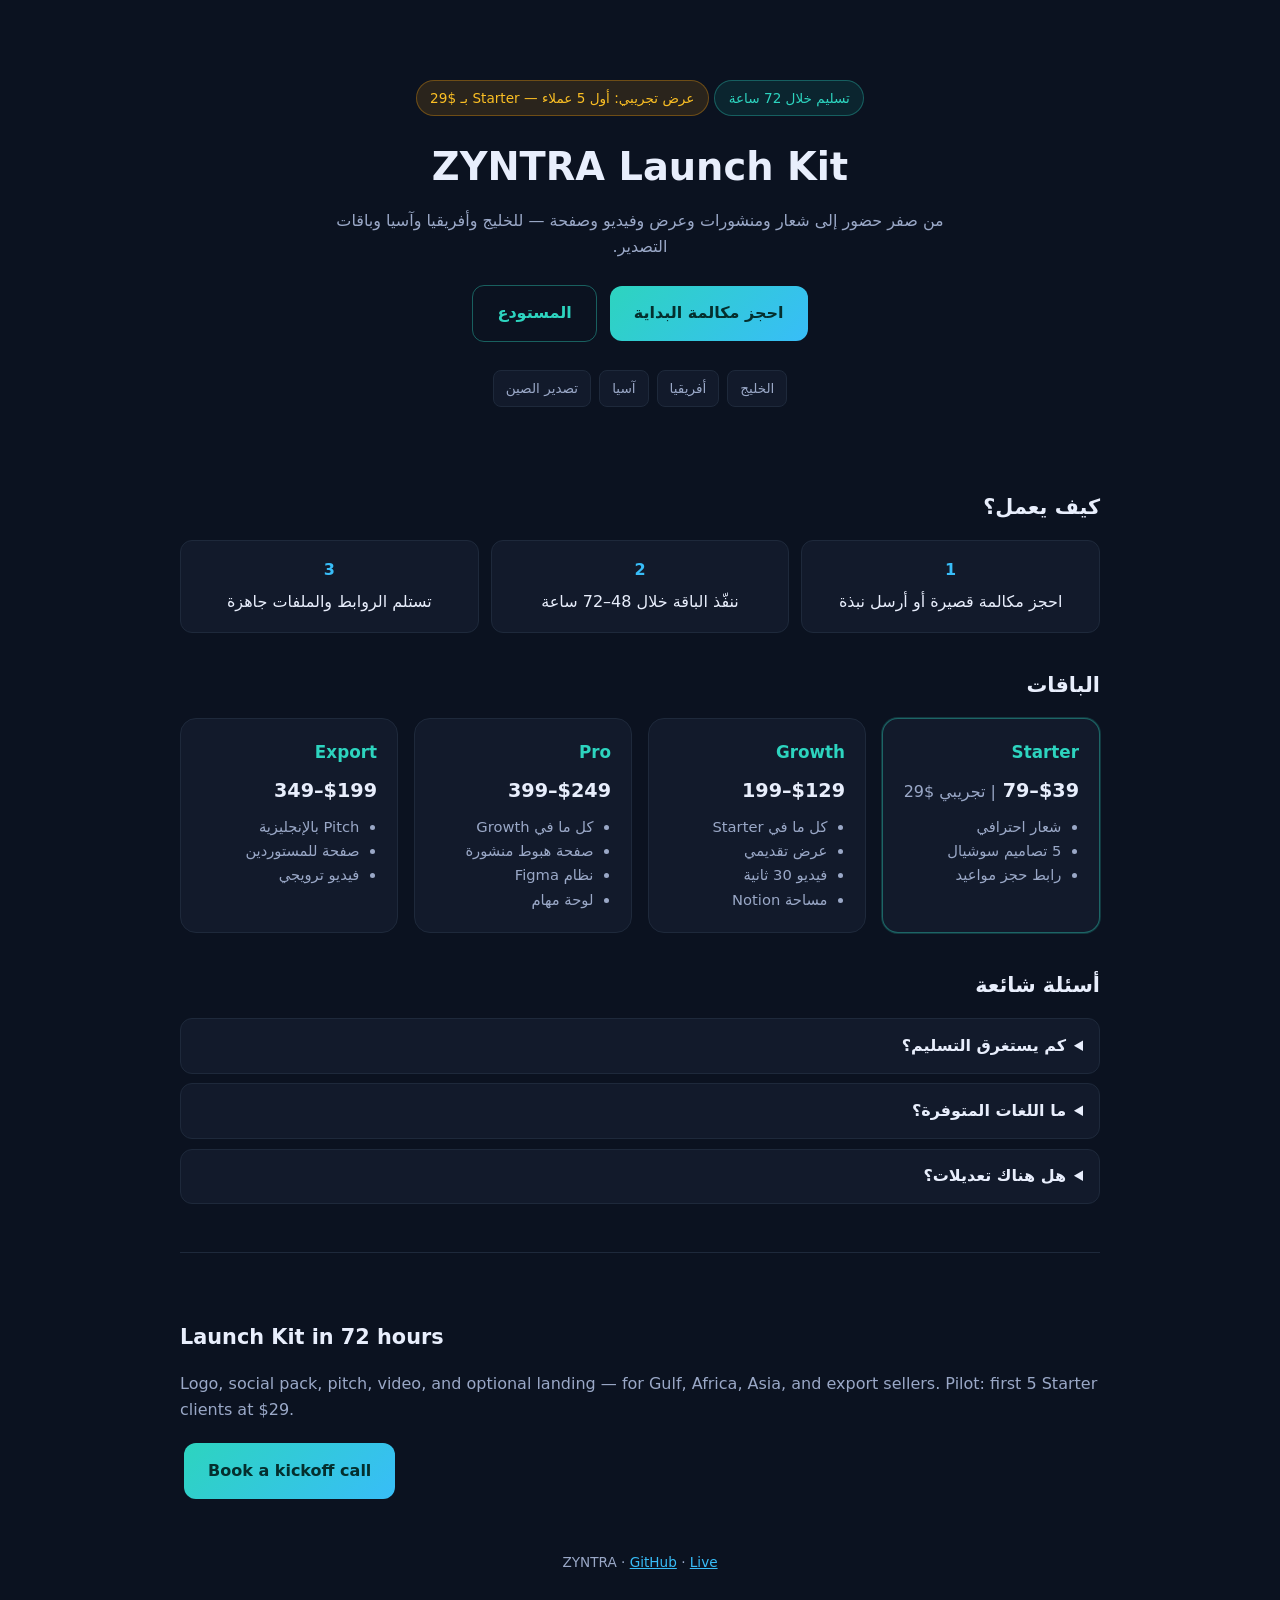
==== index.html @ 4d81b638 "feat: landing v2 — pilot offer, steps, FAQ" ====
<!DOCTYPE html>
<html lang="ar" dir="rtl">
<head>
<meta charset="UTF-8" />
<meta name="viewport" content="width=device-width, initial-scale=1" />
<title>ZYNTRA Launch Kit — باقة الإطلاق خلال 72 ساعة</title>
<meta name="description" content="شعار + منشورات + عرض + فيديو خلال 72 ساعة. الخليج · أفريقيا · آسيا · تصدير." />
<style>
:root{--bg:#0b1220;--card:#121a2b;--text:#e8eefc;--muted:#9aa8c7;--accent:#2dd4bf;--accent2:#38bdf8}
*{box-sizing:border-box}body{margin:0;font-family:system-ui,-apple-system,"Segoe UI",Tahoma,sans-serif;background:var(--bg);color:var(--text);line-height:1.65}
.wrap{max-width:960px;margin:0 auto;padding:2rem 1.25rem 4rem}
header{text-align:center;padding:2.5rem 0 1rem}
.badge{display:inline-block;background:#0f766e33;color:var(--accent);border:1px solid #2dd4bf55;padding:.35rem .85rem;border-radius:999px;font-size:.85rem;margin-bottom:1rem}
.pilot{display:inline-block;background:#f59e0b22;color:#fbbf24;border:1px solid #f59e0b55;padding:.35rem .85rem;border-radius:999px;font-size:.85rem;margin:.5rem 0 1rem}
h1{font-size:clamp(1.6rem,4vw,2.4rem);margin:.2rem 0 .6rem}
.sub{color:var(--muted);max-width:38rem;margin:0 auto 1.25rem}
.cta{display:inline-block;background:linear-gradient(135deg,var(--accent),var(--accent2));color:#042f2e;font-weight:700;text-decoration:none;padding:.9rem 1.5rem;border-radius:.75rem;margin:.25rem}
.cta.secondary{background:transparent;border:1px solid #2dd4bf66;color:var(--accent)}
.markets{display:flex;flex-wrap:wrap;gap:.5rem;justify-content:center;margin:1.5rem 0 2rem}
.markets span{background:var(--card);border:1px solid #1e293b;padding:.4rem .75rem;border-radius:.5rem;font-size:.85rem;color:var(--muted)}
h2{font-size:1.3rem;margin:2.2rem 0 1rem}
.grid{display:grid;grid-template-columns:repeat(auto-fit,minmax(200px,1fr));gap:1rem}
.card{background:var(--card);border:1px solid #1e293b;border-radius:1rem;padding:1.25rem}
.card.featured{border-color:#2dd4bf66;box-shadow:0 0 0 1px #2dd4bf33}
.card h3{margin:0 0 .4rem;color:var(--accent);font-size:1.05rem}
.price{font-weight:700;font-size:1.2rem;margin:.5rem 0}
.card ul{margin:0;padding-inline-start:1.1rem;color:var(--muted);font-size:.92rem}
.steps{display:grid;grid-template-columns:repeat(auto-fit,minmax(160px,1fr));gap:.75rem}
.step{background:var(--card);border:1px solid #1e293b;border-radius:.75rem;padding:1rem;text-align:center}
.step b{color:var(--accent2);display:block;margin-bottom:.35rem}
.faq details{background:var(--card);border:1px solid #1e293b;border-radius:.75rem;padding:.85rem 1rem;margin-bottom:.6rem}
.faq summary{cursor:pointer;font-weight:600}
.faq p{color:var(--muted);margin:.5rem 0 0;font-size:.95rem}
.en{direction:ltr;text-align:left;margin-top:3rem;padding-top:2rem;border-top:1px solid #1e293b}
footer{text-align:center;margin-top:3rem;color:var(--muted);font-size:.85rem}
footer a{color:var(--accent2)}
</style>
</head>
<body>
<div class="wrap">
<header>
<div class="badge">تسليم خلال 72 ساعة</div>
<div class="pilot">عرض تجريبي: أول 5 عملاء — Starter بـ $29</div>
<h1>ZYNTRA Launch Kit</h1>
<p class="sub">من صفر حضور إلى شعار ومنشورات وعرض وفيديو وصفحة — للخليج وأفريقيا وآسيا وباقات التصدير.</p>
<a class="cta" href="https://calendly.com/zyntrabusinesszyntraal/30min" target="_blank" rel="noopener">احجز مكالمة البداية</a>
<a class="cta secondary" href="https://github.com/Johanne012/zyntra-flowbrief" target="_blank" rel="noopener">المستودع</a>
<div class="markets"><span>الخليج</span><span>أفريقيا</span><span>آسيا</span><span>تصدير الصين</span></div>
</header>
<h2>كيف يعمل؟</h2>
<div class="steps">
<div class="step"><b>1</b>احجز مكالمة قصيرة أو أرسل نبذة</div>
<div class="step"><b>2</b>ننفّذ الباقة خلال 48–72 ساعة</div>
<div class="step"><b>3</b>تستلم الروابط والملفات جاهزة</div>
</div>
<h2>الباقات</h2>
<div class="grid">
<div class="card featured"><h3>Starter</h3><div class="price">$39–79 <small style="color:var(--muted);font-weight:500">| تجريبي $29</small></div><ul><li>شعار احترافي</li><li>5 تصاميم سوشيال</li><li>رابط حجز مواعيد</li></ul></div>
<div class="card"><h3>Growth</h3><div class="price">$129–199</div><ul><li>كل ما في Starter</li><li>عرض تقديمي</li><li>فيديو 30 ثانية</li><li>مساحة Notion</li></ul></div>
<div class="card"><h3>Pro</h3><div class="price">$249–399</div><ul><li>كل ما في Growth</li><li>صفحة هبوط منشورة</li><li>نظام Figma</li><li>لوحة مهام</li></ul></div>
<div class="card"><h3>Export</h3><div class="price">$199–349</div><ul><li>Pitch بالإنجليزية</li><li>صفحة للمستوردين</li><li>فيديو ترويجي</li></ul></div>
</div>
<h2>أسئلة شائعة</h2>
<div class="faq">
<details><summary>كم يستغرق التسليم؟</summary><p>48 إلى 72 ساعة بعد تأكيد الطلب والدفع.</p></details>
<details><summary>ما اللغات المتوفرة؟</summary><p>العربية (أولوية الخليج) والإنجليزية. الفرنسية عند الطلب لغرب أفريقيا.</p></details>
<details><summary>هل هناك تعديلات؟</summary><p>جولة تعديلات واحدة مجانًا على الشعار والمنشورات خلال 7 أيام من التسليم.</p></details>
</div>
<section class="en">
<h2>Launch Kit in 72 hours</h2>
<p class="sub" style="margin:0 0 1rem;max-width:none">Logo, social pack, pitch, video, and optional landing — for Gulf, Africa, Asia, and export sellers. Pilot: first 5 Starter clients at $29.</p>
<a class="cta" href="https://calendly.com/zyntrabusinesszyntraal/30min" target="_blank" rel="noopener">Book a kickoff call</a>
</section>
<footer>
<p>ZYNTRA · <a href="https://github.com/Johanne012/zyntra-flowbrief">GitHub</a> · <a href="https://zyntra-launch-kit-zyntra.vercel.app">Live</a></p>
</footer>
</div>
</body>
</html>
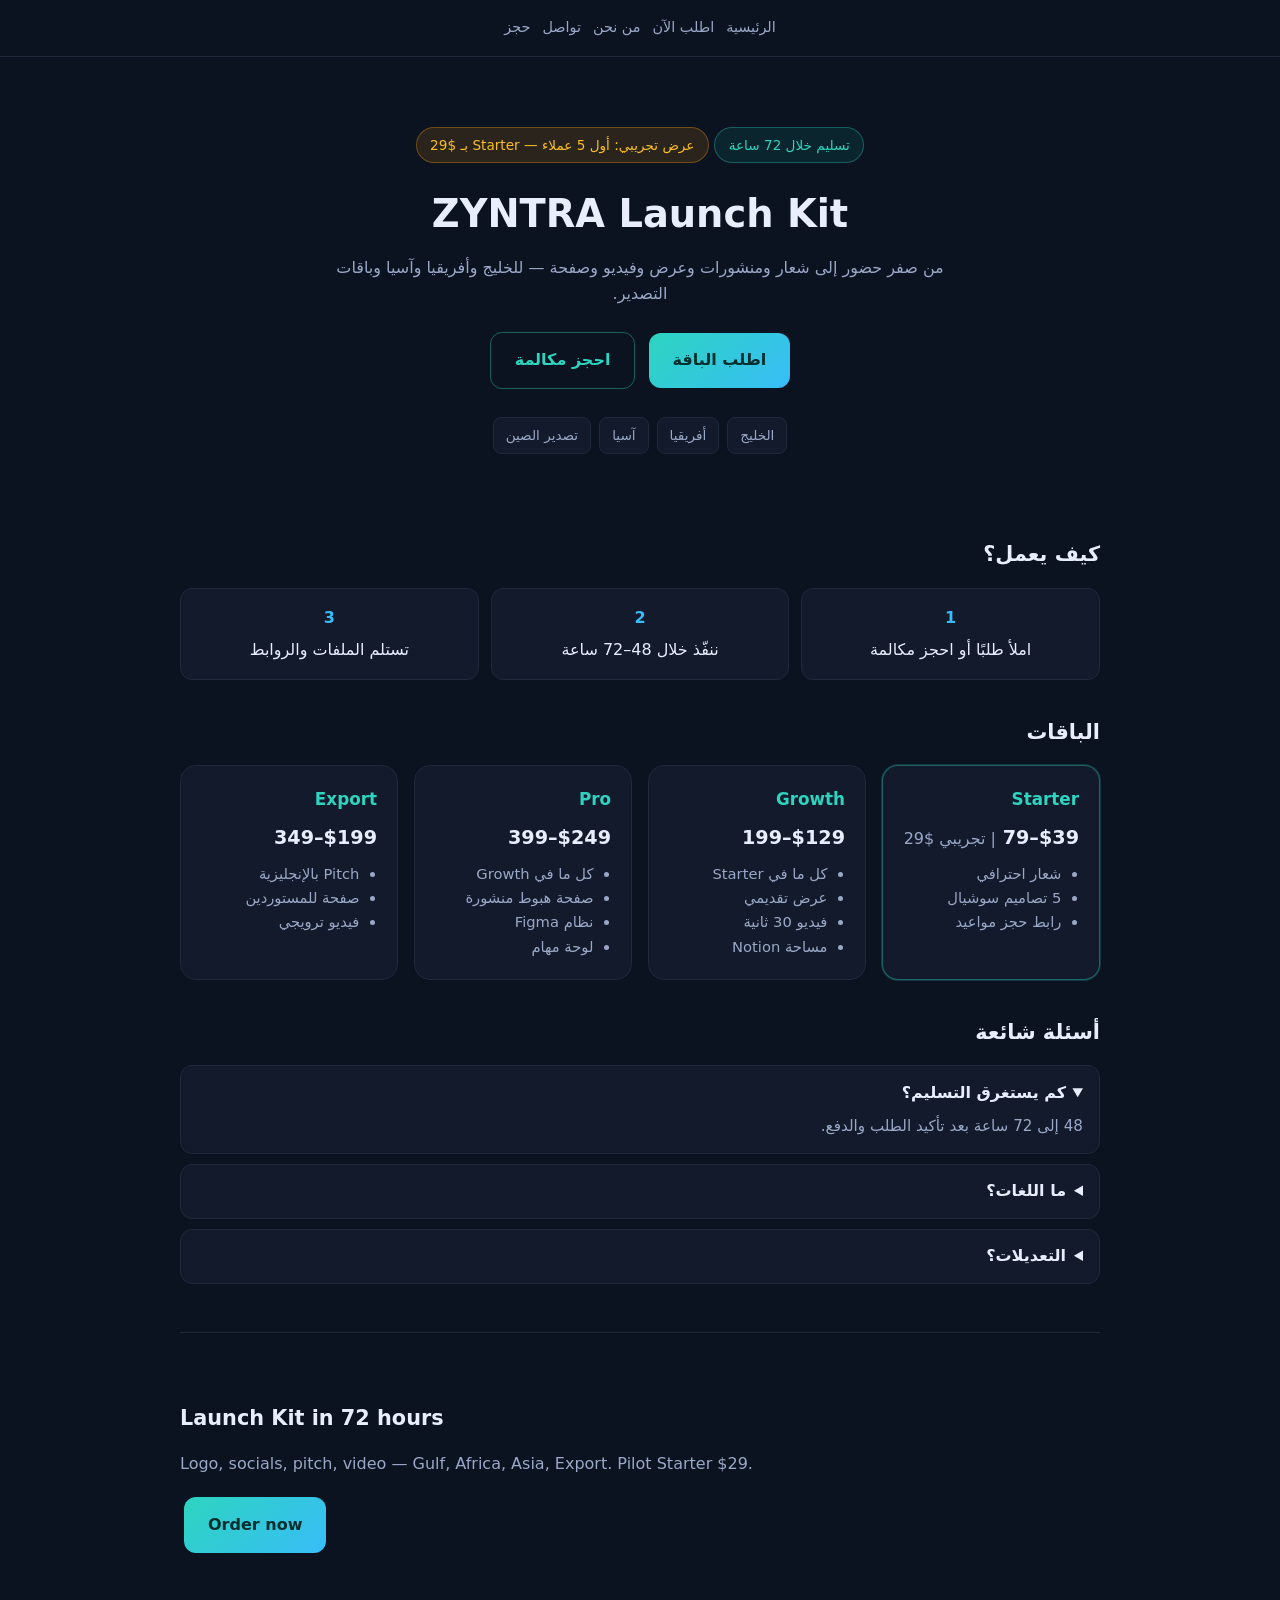
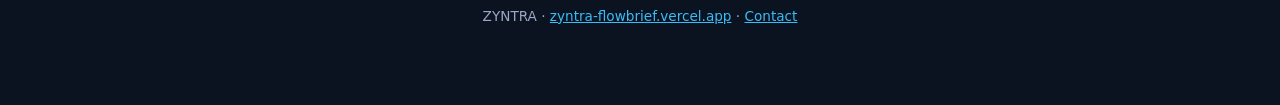
==== commit 533f340d: "feat: multi-page nav + order CTA + SEO meta" ====
--- a/index.html
+++ b/index.html
@@ -5,13 +5,19 @@
 <meta name="viewport" content="width=device-width, initial-scale=1" />
 <title>ZYNTRA Launch Kit — باقة الإطلاق خلال 72 ساعة</title>
 <meta name="description" content="شعار + منشورات + عرض + فيديو خلال 72 ساعة. الخليج · أفريقيا · آسيا · تصدير." />
+<meta property="og:title" content="ZYNTRA Launch Kit" />
+<meta property="og:description" content="Professional launch pack in 72 hours — Gulf, Africa, Asia, Export." />
+<meta property="og:url" content="https://zyntra-flowbrief.vercel.app" />
+<link rel="canonical" href="https://zyntra-flowbrief.vercel.app/" />
 <style>
 :root{--bg:#0b1220;--card:#121a2b;--text:#e8eefc;--muted:#9aa8c7;--accent:#2dd4bf;--accent2:#38bdf8}
 *{box-sizing:border-box}body{margin:0;font-family:system-ui,-apple-system,"Segoe UI",Tahoma,sans-serif;background:var(--bg);color:var(--text);line-height:1.65}
+nav{display:flex;flex-wrap:wrap;gap:.75rem;justify-content:center;padding:1rem;border-bottom:1px solid #1e293b;font-size:.9rem}
+nav a{color:var(--muted);text-decoration:none}nav a:hover{color:var(--accent)}
 .wrap{max-width:960px;margin:0 auto;padding:2rem 1.25rem 4rem}
-header{text-align:center;padding:2.5rem 0 1rem}
-.badge{display:inline-block;background:#0f766e33;color:var(--accent);border:1px solid #2dd4bf55;padding:.35rem .85rem;border-radius:999px;font-size:.85rem;margin-bottom:1rem}
-.pilot{display:inline-block;background:#f59e0b22;color:#fbbf24;border:1px solid #f59e0b55;padding:.35rem .85rem;border-radius:999px;font-size:.85rem;margin:.5rem 0 1rem}
+header{text-align:center;padding:2rem 0 1rem}
+.badge{display:inline-block;background:#0f766e33;color:var(--accent);border:1px solid #2dd4bf55;padding:.35rem .85rem;border-radius:999px;font-size:.85rem;margin-bottom:.6rem}
+.pilot{display:inline-block;background:#f59e0b22;color:#fbbf24;border:1px solid #f59e0b55;padding:.35rem .85rem;border-radius:999px;font-size:.85rem;margin:.4rem 0 1rem}
 h1{font-size:clamp(1.6rem,4vw,2.4rem);margin:.2rem 0 .6rem}
 .sub{color:var(--muted);max-width:38rem;margin:0 auto 1.25rem}
 .cta{display:inline-block;background:linear-gradient(135deg,var(--accent),var(--accent2));color:#042f2e;font-weight:700;text-decoration:none;padding:.9rem 1.5rem;border-radius:.75rem;margin:.25rem}
@@ -37,21 +43,28 @@
 </style>
 </head>
 <body>
+<nav>
+<a href="/">الرئيسية</a>
+<a href="/order.html">اطلب الآن</a>
+<a href="/about.html">من نحن</a>
+<a href="/contact.html">تواصل</a>
+<a href="https://calendly.com/zyntrabusinesszyntraal/30min" target="_blank" rel="noopener">حجز</a>
+</nav>
 <div class="wrap">
 <header>
 <div class="badge">تسليم خلال 72 ساعة</div>
 <div class="pilot">عرض تجريبي: أول 5 عملاء — Starter بـ $29</div>
 <h1>ZYNTRA Launch Kit</h1>
 <p class="sub">من صفر حضور إلى شعار ومنشورات وعرض وفيديو وصفحة — للخليج وأفريقيا وآسيا وباقات التصدير.</p>
-<a class="cta" href="https://calendly.com/zyntrabusinesszyntraal/30min" target="_blank" rel="noopener">احجز مكالمة البداية</a>
-<a class="cta secondary" href="https://github.com/Johanne012/zyntra-flowbrief" target="_blank" rel="noopener">المستودع</a>
+<a class="cta" href="/order.html">اطلب الباقة</a>
+<a class="cta secondary" href="https://calendly.com/zyntrabusinesszyntraal/30min" target="_blank" rel="noopener">احجز مكالمة</a>
 <div class="markets"><span>الخليج</span><span>أفريقيا</span><span>آسيا</span><span>تصدير الصين</span></div>
 </header>
 <h2>كيف يعمل؟</h2>
 <div class="steps">
-<div class="step"><b>1</b>احجز مكالمة قصيرة أو أرسل نبذة</div>
-<div class="step"><b>2</b>ننفّذ الباقة خلال 48–72 ساعة</div>
-<div class="step"><b>3</b>تستلم الروابط والملفات جاهزة</div>
+<div class="step"><b>1</b>املأ طلبًا أو احجز مكالمة</div>
+<div class="step"><b>2</b>ننفّذ خلال 48–72 ساعة</div>
+<div class="step"><b>3</b>تستلم الملفات والروابط</div>
 </div>
 <h2>الباقات</h2>
 <div class="grid">
@@ -62,17 +75,17 @@
 </div>
 <h2>أسئلة شائعة</h2>
 <div class="faq">
-<details><summary>كم يستغرق التسليم؟</summary><p>48 إلى 72 ساعة بعد تأكيد الطلب والدفع.</p></details>
-<details><summary>ما اللغات المتوفرة؟</summary><p>العربية (أولوية الخليج) والإنجليزية. الفرنسية عند الطلب لغرب أفريقيا.</p></details>
-<details><summary>هل هناك تعديلات؟</summary><p>جولة تعديلات واحدة مجانًا على الشعار والمنشورات خلال 7 أيام من التسليم.</p></details>
+<details open><summary>كم يستغرق التسليم؟</summary><p>48 إلى 72 ساعة بعد تأكيد الطلب والدفع.</p></details>
+<details><summary>ما اللغات؟</summary><p>العربية والإنجليزية. الفرنسية عند الطلب.</p></details>
+<details><summary>التعديلات؟</summary><p>جولة واحدة مجانًا خلال 7 أيام من التسليم.</p></details>
 </div>
 <section class="en">
 <h2>Launch Kit in 72 hours</h2>
-<p class="sub" style="margin:0 0 1rem;max-width:none">Logo, social pack, pitch, video, and optional landing — for Gulf, Africa, Asia, and export sellers. Pilot: first 5 Starter clients at $29.</p>
-<a class="cta" href="https://calendly.com/zyntrabusinesszyntraal/30min" target="_blank" rel="noopener">Book a kickoff call</a>
+<p class="sub" style="margin:0 0 1rem;max-width:none">Logo, socials, pitch, video — Gulf, Africa, Asia, Export. Pilot Starter $29.</p>
+<a class="cta" href="/order.html">Order now</a>
 </section>
 <footer>
-<p>ZYNTRA · <a href="https://github.com/Johanne012/zyntra-flowbrief">GitHub</a> · <a href="https://zyntra-launch-kit-zyntra.vercel.app">Live</a></p>
+<p>ZYNTRA · <a href="https://zyntra-flowbrief.vercel.app">zyntra-flowbrief.vercel.app</a> · <a href="/contact.html">Contact</a></p>
 </footer>
 </div>
 </body>
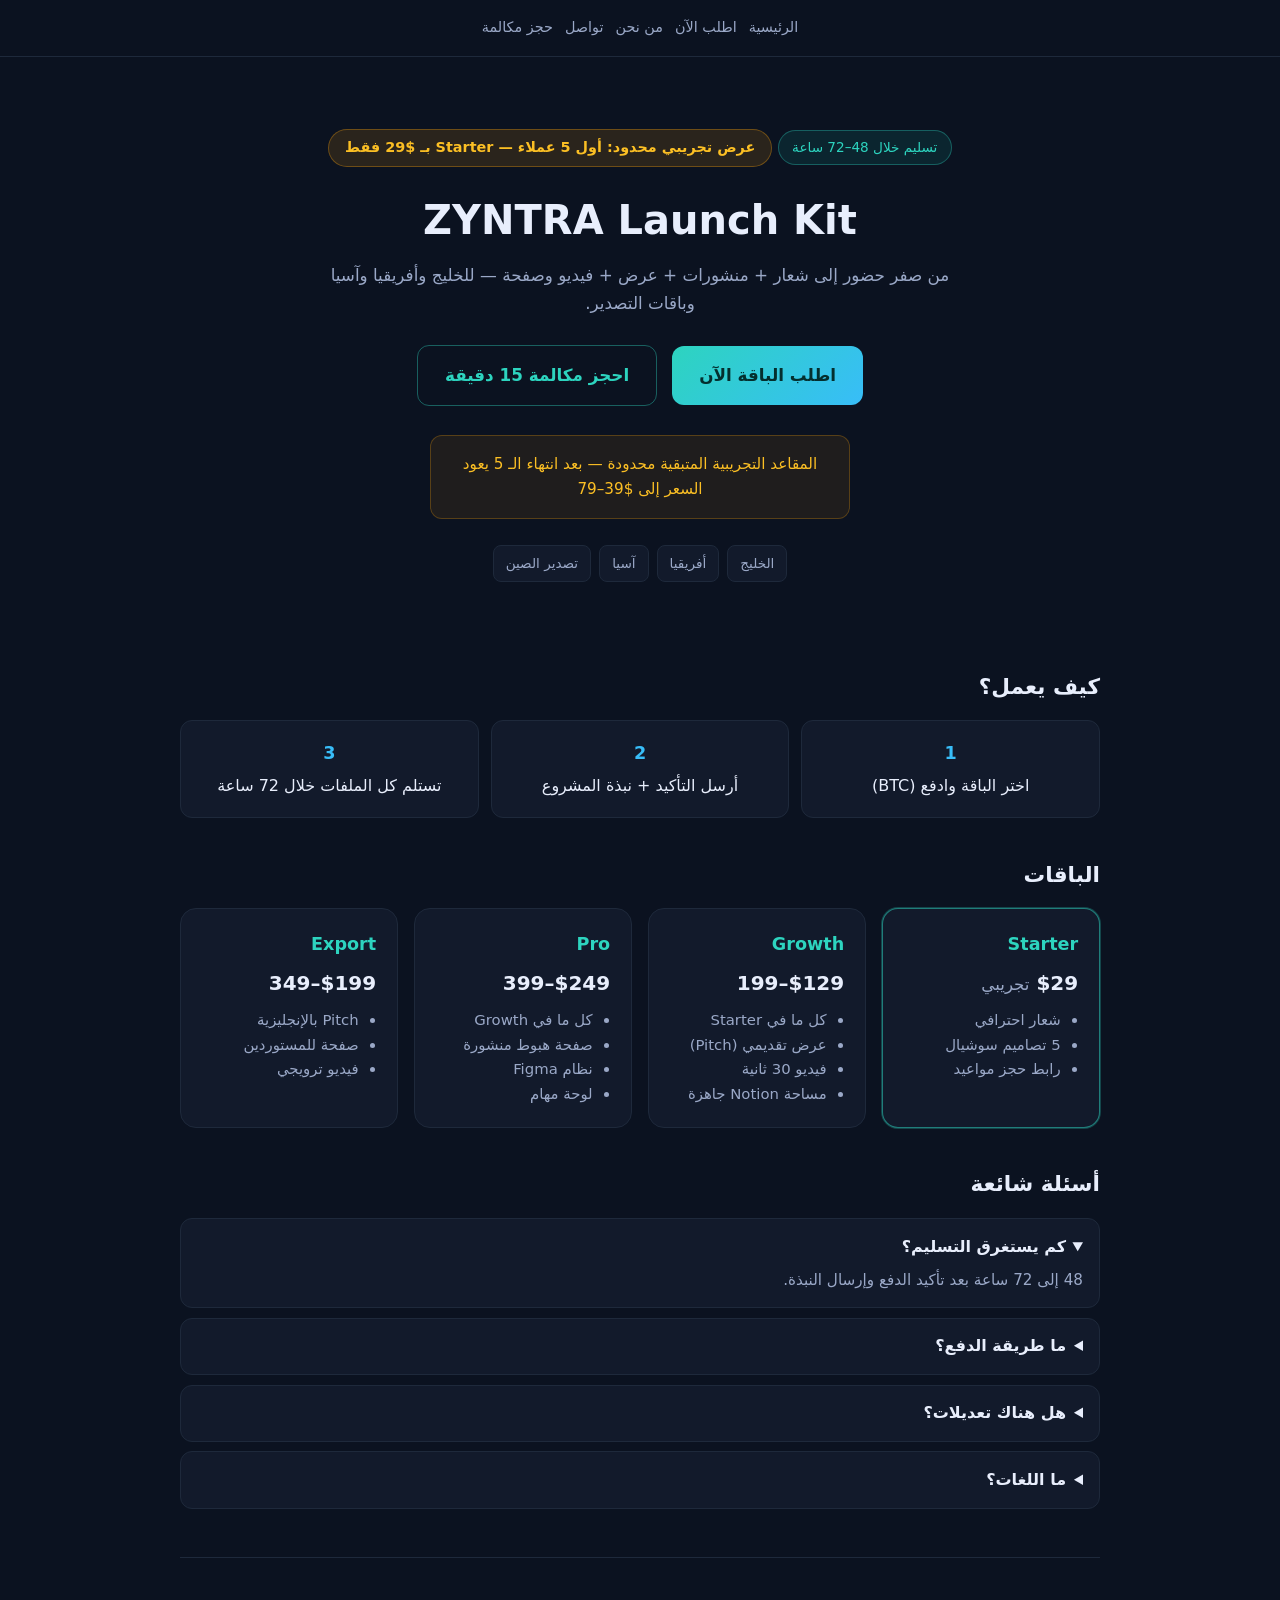
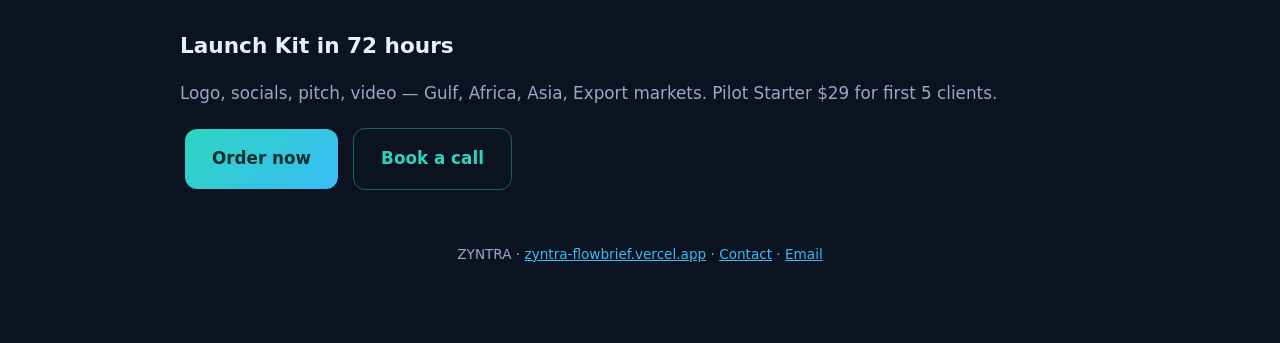
==== commit 29a46e8e: "Improve conversion: stronger CTAs, fix URLs, clearer order flow, urgency for pilot offer" ====
--- a/index.html
+++ b/index.html
@@ -4,42 +4,43 @@
 <meta charset="UTF-8" />
 <meta name="viewport" content="width=device-width, initial-scale=1" />
 <title>ZYNTRA Launch Kit — باقة الإطلاق خلال 72 ساعة</title>
-<meta name="description" content="شعار + منشورات + عرض + فيديو خلال 72 ساعة. الخليج · أفريقيا · آسيا · تصدير." />
-<meta property="og:title" content="ZYNTRA Launch Kit" />
-<meta property="og:description" content="Professional launch pack in 72 hours — Gulf, Africa, Asia, Export." />
+<meta name="description" content="شعار + منشورات + عرض + فيديو خلال 72 ساعة. الخليج · أفريقيا · آسيا · تصدير. تجريبي $29 لأول 5." />
+<meta property="og:title" content="ZYNTRA Launch Kit — 72 ساعة" />
+<meta property="og:description" content="Professional launch pack in 72 hours — Gulf, Africa, Asia, Export. Pilot $29." />
 <meta property="og:url" content="https://zyntra-flowbrief.vercel.app" />
 <link rel="canonical" href="https://zyntra-flowbrief.vercel.app/" />
 <style>
-:root{--bg:#0b1220;--card:#121a2b;--text:#e8eefc;--muted:#9aa8c7;--accent:#2dd4bf;--accent2:#38bdf8}
+:root{--bg:#0b1220;--card:#121a2b;--text:#e8eefc;--muted:#9aa8c7;--accent:#2dd4bf;--accent2:#38bdf8;--warn:#fbbf24}
 *{box-sizing:border-box}body{margin:0;font-family:system-ui,-apple-system,"Segoe UI",Tahoma,sans-serif;background:var(--bg);color:var(--text);line-height:1.65}
 nav{display:flex;flex-wrap:wrap;gap:.75rem;justify-content:center;padding:1rem;border-bottom:1px solid #1e293b;font-size:.9rem}
 nav a{color:var(--muted);text-decoration:none}nav a:hover{color:var(--accent)}
 .wrap{max-width:960px;margin:0 auto;padding:2rem 1.25rem 4rem}
 header{text-align:center;padding:2rem 0 1rem}
 .badge{display:inline-block;background:#0f766e33;color:var(--accent);border:1px solid #2dd4bf55;padding:.35rem .85rem;border-radius:999px;font-size:.85rem;margin-bottom:.6rem}
-.pilot{display:inline-block;background:#f59e0b22;color:#fbbf24;border:1px solid #f59e0b55;padding:.35rem .85rem;border-radius:999px;font-size:.85rem;margin:.4rem 0 1rem}
-h1{font-size:clamp(1.6rem,4vw,2.4rem);margin:.2rem 0 .6rem}
-.sub{color:var(--muted);max-width:38rem;margin:0 auto 1.25rem}
-.cta{display:inline-block;background:linear-gradient(135deg,var(--accent),var(--accent2));color:#042f2e;font-weight:700;text-decoration:none;padding:.9rem 1.5rem;border-radius:.75rem;margin:.25rem}
+.pilot{display:inline-block;background:#f59e0b22;color:var(--warn);border:1px solid #f59e0b55;padding:.4rem 1rem;border-radius:999px;font-size:.9rem;margin:.5rem 0 1rem;font-weight:600}
+h1{font-size:clamp(1.7rem,4.2vw,2.5rem);margin:.2rem 0 .6rem}
+.sub{color:var(--muted);max-width:40rem;margin:0 auto 1.4rem;font-size:1.05rem}
+.cta{display:inline-block;background:linear-gradient(135deg,var(--accent),var(--accent2));color:#042f2e;font-weight:700;text-decoration:none;padding:1rem 1.7rem;border-radius:.75rem;margin:.3rem;font-size:1.05rem}
 .cta.secondary{background:transparent;border:1px solid #2dd4bf66;color:var(--accent)}
-.markets{display:flex;flex-wrap:wrap;gap:.5rem;justify-content:center;margin:1.5rem 0 2rem}
+.markets{display:flex;flex-wrap:wrap;gap:.5rem;justify-content:center;margin:1.6rem 0 2rem}
 .markets span{background:var(--card);border:1px solid #1e293b;padding:.4rem .75rem;border-radius:.5rem;font-size:.85rem;color:var(--muted)}
-h2{font-size:1.3rem;margin:2.2rem 0 1rem}
-.grid{display:grid;grid-template-columns:repeat(auto-fit,minmax(200px,1fr));gap:1rem}
-.card{background:var(--card);border:1px solid #1e293b;border-radius:1rem;padding:1.25rem}
-.card.featured{border-color:#2dd4bf66;box-shadow:0 0 0 1px #2dd4bf33}
-.card h3{margin:0 0 .4rem;color:var(--accent);font-size:1.05rem}
-.price{font-weight:700;font-size:1.2rem;margin:.5rem 0}
-.card ul{margin:0;padding-inline-start:1.1rem;color:var(--muted);font-size:.92rem}
+h2{font-size:1.35rem;margin:2.4rem 0 1rem}
+.grid{display:grid;grid-template-columns:repeat(auto-fit,minmax(210px,1fr));gap:1rem}
+.card{background:var(--card);border:1px solid #1e293b;border-radius:1rem;padding:1.3rem}
+.card.featured{border-color:#2dd4bf88;box-shadow:0 0 0 1px #2dd4bf44}
+.card h3{margin:0 0 .4rem;color:var(--accent);font-size:1.1rem}
+.price{font-weight:700;font-size:1.25rem;margin:.5rem 0}
+.card ul{margin:0;padding-inline-start:1.1rem;color:var(--muted);font-size:.93rem}
 .steps{display:grid;grid-template-columns:repeat(auto-fit,minmax(160px,1fr));gap:.75rem}
-.step{background:var(--card);border:1px solid #1e293b;border-radius:.75rem;padding:1rem;text-align:center}
-.step b{color:var(--accent2);display:block;margin-bottom:.35rem}
-.faq details{background:var(--card);border:1px solid #1e293b;border-radius:.75rem;padding:.85rem 1rem;margin-bottom:.6rem}
+.step{background:var(--card);border:1px solid #1e293b;border-radius:.75rem;padding:1.1rem;text-align:center}
+.step b{color:var(--accent2);display:block;margin-bottom:.35rem;font-size:1.1rem}
+.faq details{background:var(--card);border:1px solid #1e293b;border-radius:.75rem;padding:.9rem 1rem;margin-bottom:.6rem}
 .faq summary{cursor:pointer;font-weight:600}
 .faq p{color:var(--muted);margin:.5rem 0 0;font-size:.95rem}
 .en{direction:ltr;text-align:left;margin-top:3rem;padding-top:2rem;border-top:1px solid #1e293b}
 footer{text-align:center;margin-top:3rem;color:var(--muted);font-size:.85rem}
 footer a{color:var(--accent2)}
+.urgency{background:#f59e0b15;border:1px solid #f59e0b44;border-radius:.75rem;padding:1rem;margin:1.5rem auto;max-width:420px;text-align:center;color:var(--warn);font-size:.95rem}
 </style>
 </head>
 <body>
@@ -48,44 +49,86 @@
 <a href="/order.html">اطلب الآن</a>
 <a href="/about.html">من نحن</a>
 <a href="/contact.html">تواصل</a>
-<a href="https://calendly.com/zyntrabusinesszyntraal/30min" target="_blank" rel="noopener">حجز</a>
+<a href="https://calendly.com/zyntrabusinesszyntraal/30min" target="_blank" rel="noopener">حجز مكالمة</a>
 </nav>
 <div class="wrap">
 <header>
-<div class="badge">تسليم خلال 72 ساعة</div>
-<div class="pilot">عرض تجريبي: أول 5 عملاء — Starter بـ $29</div>
+<div class="badge">تسليم خلال 48–72 ساعة</div>
+<div class="pilot">عرض تجريبي محدود: أول 5 عملاء — Starter بـ $29 فقط</div>
 <h1>ZYNTRA Launch Kit</h1>
-<p class="sub">من صفر حضور إلى شعار ومنشورات وعرض وفيديو وصفحة — للخليج وأفريقيا وآسيا وباقات التصدير.</p>
-<a class="cta" href="/order.html">اطلب الباقة</a>
-<a class="cta secondary" href="https://calendly.com/zyntrabusinesszyntraal/30min" target="_blank" rel="noopener">احجز مكالمة</a>
+<p class="sub">من صفر حضور إلى شعار + منشورات + عرض + فيديو وصفحة — للخليج وأفريقيا وآسيا وباقات التصدير.</p>
+<a class="cta" href="/order.html">اطلب الباقة الآن</a>
+<a class="cta secondary" href="https://calendly.com/zyntrabusinesszyntraal/30min" target="_blank" rel="noopener">احجز مكالمة 15 دقيقة</a>
+<div class="urgency">المقاعد التجريبية المتبقية محدودة — بعد انتهاء الـ 5 يعود السعر إلى $39–79</div>
 <div class="markets"><span>الخليج</span><span>أفريقيا</span><span>آسيا</span><span>تصدير الصين</span></div>
 </header>
+
 <h2>كيف يعمل؟</h2>
 <div class="steps">
-<div class="step"><b>1</b>املأ طلبًا أو احجز مكالمة</div>
-<div class="step"><b>2</b>ننفّذ خلال 48–72 ساعة</div>
-<div class="step"><b>3</b>تستلم الملفات والروابط</div>
+<div class="step"><b>1</b>اختر الباقة وادفع (BTC)</div>
+<div class="step"><b>2</b>أرسل التأكيد + نبذة المشروع</div>
+<div class="step"><b>3</b>تستلم كل الملفات خلال 72 ساعة</div>
 </div>
+
 <h2>الباقات</h2>
 <div class="grid">
-<div class="card featured"><h3>Starter</h3><div class="price">$39–79 <small style="color:var(--muted);font-weight:500">| تجريبي $29</small></div><ul><li>شعار احترافي</li><li>5 تصاميم سوشيال</li><li>رابط حجز مواعيد</li></ul></div>
-<div class="card"><h3>Growth</h3><div class="price">$129–199</div><ul><li>كل ما في Starter</li><li>عرض تقديمي</li><li>فيديو 30 ثانية</li><li>مساحة Notion</li></ul></div>
-<div class="card"><h3>Pro</h3><div class="price">$249–399</div><ul><li>كل ما في Growth</li><li>صفحة هبوط منشورة</li><li>نظام Figma</li><li>لوحة مهام</li></ul></div>
-<div class="card"><h3>Export</h3><div class="price">$199–349</div><ul><li>Pitch بالإنجليزية</li><li>صفحة للمستوردين</li><li>فيديو ترويجي</li></ul></div>
+<div class="card featured">
+<h3>Starter</h3>
+<div class="price">$29 <small style="color:var(--muted);font-weight:500">تجريبي</small></div>
+<ul>
+<li>شعار احترافي</li>
+<li>5 تصاميم سوشيال</li>
+<li>رابط حجز مواعيد</li>
+</ul>
 </div>
+<div class="card">
+<h3>Growth</h3>
+<div class="price">$129–199</div>
+<ul>
+<li>كل ما في Starter</li>
+<li>عرض تقديمي (Pitch)</li>
+<li>فيديو 30 ثانية</li>
+<li>مساحة Notion جاهزة</li>
+</ul>
+</div>
+<div class="card">
+<h3>Pro</h3>
+<div class="price">$249–399</div>
+<ul>
+<li>كل ما في Growth</li>
+<li>صفحة هبوط منشورة</li>
+<li>نظام Figma</li>
+<li>لوحة مهام</li>
+</ul>
+</div>
+<div class="card">
+<h3>Export</h3>
+<div class="price">$199–349</div>
+<ul>
+<li>Pitch بالإنجليزية</li>
+<li>صفحة للمستوردين</li>
+<li>فيديو ترويجي</li>
+</ul>
+</div>
+</div>
+
 <h2>أسئلة شائعة</h2>
 <div class="faq">
-<details open><summary>كم يستغرق التسليم؟</summary><p>48 إلى 72 ساعة بعد تأكيد الطلب والدفع.</p></details>
+<details open><summary>كم يستغرق التسليم؟</summary><p>48 إلى 72 ساعة بعد تأكيد الدفع وإرسال النبذة.</p></details>
+<details><summary>ما طريقة الدفع؟</summary><p>Bitcoin (BTC) فقط حالياً. بعد التحويل ترسل TxID على البريد.</p></details>
+<details><summary>هل هناك تعديلات؟</summary><p>جولة واحدة مجانية خلال 7 أيام من التسليم.</p></details>
 <details><summary>ما اللغات؟</summary><p>العربية والإنجليزية. الفرنسية عند الطلب.</p></details>
-<details><summary>التعديلات؟</summary><p>جولة واحدة مجانًا خلال 7 أيام من التسليم.</p></details>
 </div>
+
 <section class="en">
 <h2>Launch Kit in 72 hours</h2>
-<p class="sub" style="margin:0 0 1rem;max-width:none">Logo, socials, pitch, video — Gulf, Africa, Asia, Export. Pilot Starter $29.</p>
+<p class="sub" style="margin:0 0 1rem;max-width:none">Logo, socials, pitch, video — Gulf, Africa, Asia, Export markets. Pilot Starter $29 for first 5 clients.</p>
 <a class="cta" href="/order.html">Order now</a>
+<a class="cta secondary" href="https://calendly.com/zyntrabusinesszyntraal/30min" target="_blank" rel="noopener">Book a call</a>
 </section>
+
 <footer>
-<p>ZYNTRA · <a href="https://zyntra-flowbrief.vercel.app">zyntra-flowbrief.vercel.app</a> · <a href="/contact.html">Contact</a></p>
+<p>ZYNTRA · <a href="https://zyntra-flowbrief.vercel.app">zyntra-flowbrief.vercel.app</a> · <a href="/contact.html">Contact</a> · <a href="mailto:zyntrabusinesszyntraal@gmail.com">Email</a></p>
 </footer>
 </div>
 </body>
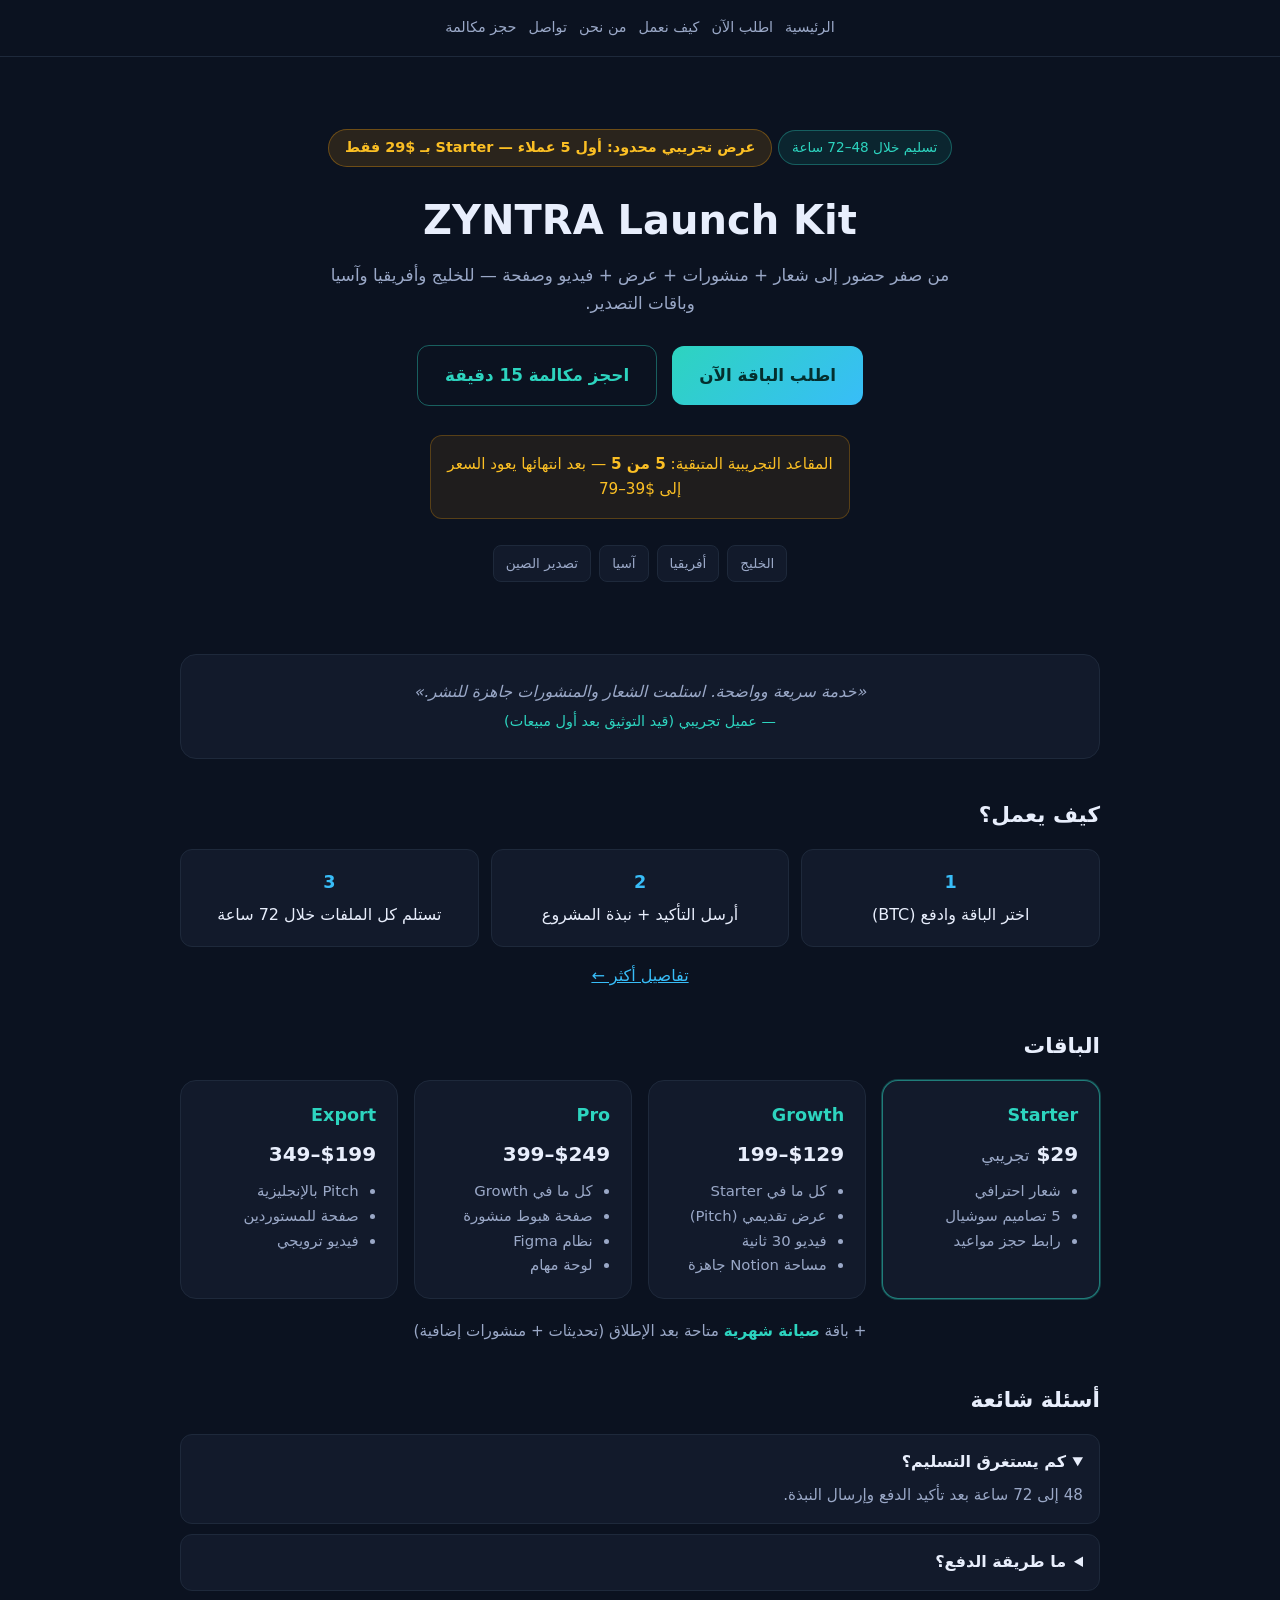
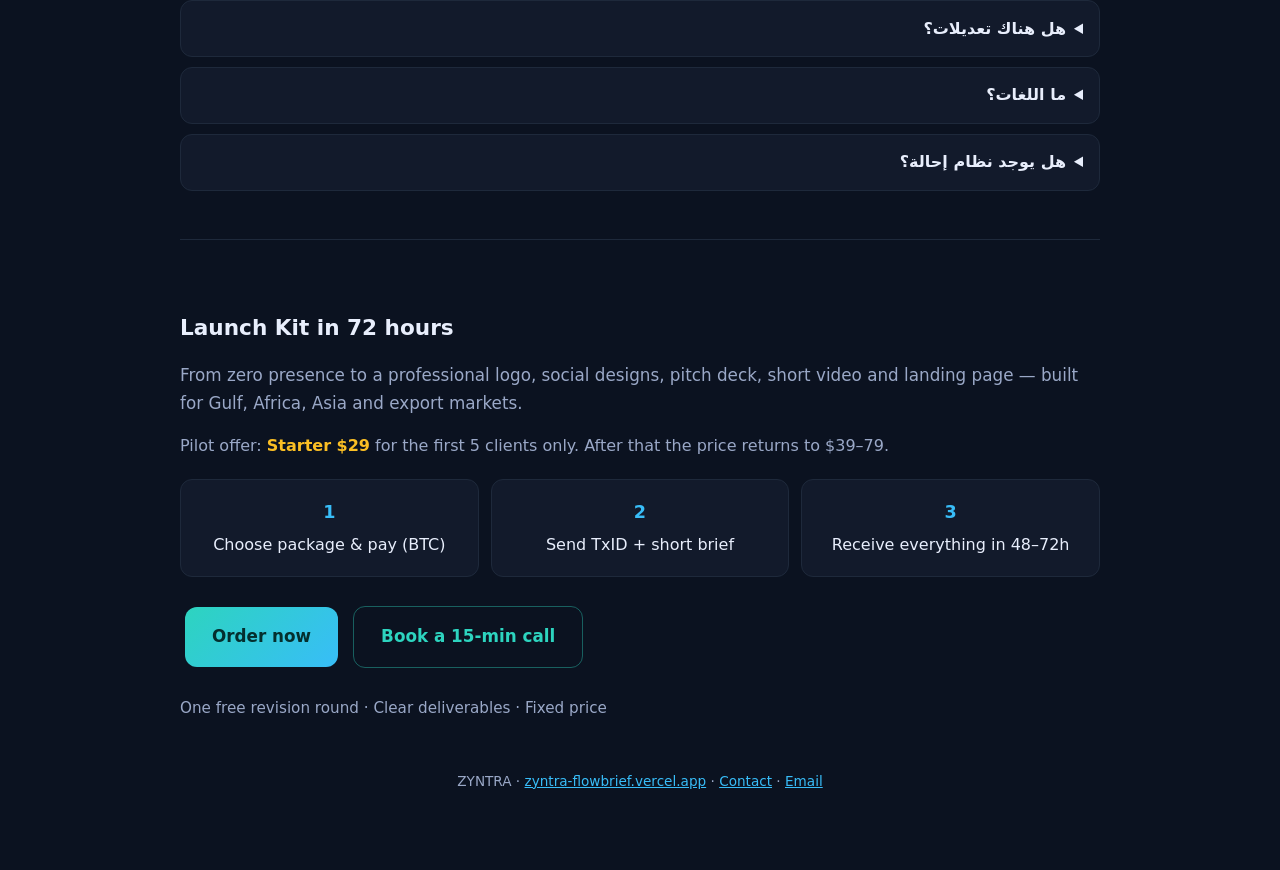
==== commit c93b9b60: "FULL UPGRADE batch 2: how.html page, upgraded index with social proof + EN + packages, REFERRAL, IND" ====
--- a/index.html
+++ b/index.html
@@ -41,12 +41,17 @@
 footer{text-align:center;margin-top:3rem;color:var(--muted);font-size:.85rem}
 footer a{color:var(--accent2)}
 .urgency{background:#f59e0b15;border:1px solid #f59e0b44;border-radius:.75rem;padding:1rem;margin:1.5rem auto;max-width:420px;text-align:center;color:var(--warn);font-size:.95rem}
+.proof{background:var(--card);border:1px solid #1e293b;border-radius:1rem;padding:1.2rem;margin:1.5rem 0;text-align:center}
+.proof p{margin:.3rem 0;color:var(--muted);font-style:italic}
+.proof .who{color:var(--accent);font-style:normal;font-size:.9rem}
+.seats{font-size:.95rem;color:var(--accent);margin:.8rem 0}
 </style>
 </head>
 <body>
 <nav>
 <a href="/">الرئيسية</a>
 <a href="/order.html">اطلب الآن</a>
+<a href="/how.html">كيف نعمل</a>
 <a href="/about.html">من نحن</a>
 <a href="/contact.html">تواصل</a>
 <a href="https://calendly.com/zyntrabusinesszyntraal/30min" target="_blank" rel="noopener">حجز مكالمة</a>
@@ -59,9 +64,14 @@
 <p class="sub">من صفر حضور إلى شعار + منشورات + عرض + فيديو وصفحة — للخليج وأفريقيا وآسيا وباقات التصدير.</p>
 <a class="cta" href="/order.html">اطلب الباقة الآن</a>
 <a class="cta secondary" href="https://calendly.com/zyntrabusinesszyntraal/30min" target="_blank" rel="noopener">احجز مكالمة 15 دقيقة</a>
-<div class="urgency">المقاعد التجريبية المتبقية محدودة — بعد انتهاء الـ 5 يعود السعر إلى $39–79</div>
+<div class="urgency">المقاعد التجريبية المتبقية: <strong>5 من 5</strong> — بعد انتهائها يعود السعر إلى $39–79</div>
 <div class="markets"><span>الخليج</span><span>أفريقيا</span><span>آسيا</span><span>تصدير الصين</span></div>
 </header>
+
+<div class="proof">
+<p>«خدمة سريعة وواضحة. استلمت الشعار والمنشورات جاهزة للنشر.»</p>
+<p class="who">— عميل تجريبي (قيد التوثيق بعد أول مبيعات)</p>
+</div>
 
 <h2>كيف يعمل؟</h2>
 <div class="steps">
@@ -69,6 +79,7 @@
 <div class="step"><b>2</b>أرسل التأكيد + نبذة المشروع</div>
 <div class="step"><b>3</b>تستلم كل الملفات خلال 72 ساعة</div>
 </div>
+<p style="text-align:center;margin-top:1rem"><a href="/how.html" style="color:var(--accent2)">تفاصيل أكثر ←</a></p>
 
 <h2>الباقات</h2>
 <div class="grid">
@@ -112,19 +123,31 @@
 </div>
 </div>
 
+<p style="text-align:center;margin-top:1.2rem;color:var(--muted);font-size:.95rem">
++ باقة <strong style="color:var(--accent)">صيانة شهرية</strong> متاحة بعد الإطلاق (تحديثات + منشورات إضافية)
+</p>
+
 <h2>أسئلة شائعة</h2>
 <div class="faq">
 <details open><summary>كم يستغرق التسليم؟</summary><p>48 إلى 72 ساعة بعد تأكيد الدفع وإرسال النبذة.</p></details>
 <details><summary>ما طريقة الدفع؟</summary><p>Bitcoin (BTC) فقط حالياً. بعد التحويل ترسل TxID على البريد.</p></details>
 <details><summary>هل هناك تعديلات؟</summary><p>جولة واحدة مجانية خلال 7 أيام من التسليم.</p></details>
 <details><summary>ما اللغات؟</summary><p>العربية والإنجليزية. الفرنسية عند الطلب.</p></details>
+<details><summary>هل يوجد نظام إحالة؟</summary><p>نعم — أحضر عميلًا واحصل على خصم على طلبك القادم. التفاصيل في صفحة التواصل.</p></details>
 </div>
 
 <section class="en">
 <h2>Launch Kit in 72 hours</h2>
-<p class="sub" style="margin:0 0 1rem;max-width:none">Logo, socials, pitch, video — Gulf, Africa, Asia, Export markets. Pilot Starter $29 for first 5 clients.</p>
+<p class="sub" style="margin:0 0 1rem;max-width:none">From zero presence to a professional logo, social designs, pitch deck, short video and landing page — built for Gulf, Africa, Asia and export markets.</p>
+<p style="color:var(--muted);margin-bottom:1.2rem">Pilot offer: <strong style="color:var(--warn)">Starter $29</strong> for the first 5 clients only. After that the price returns to $39–79.</p>
+<div class="steps" style="margin-bottom:1.5rem">
+<div class="step"><b>1</b>Choose package & pay (BTC)</div>
+<div class="step"><b>2</b>Send TxID + short brief</div>
+<div class="step"><b>3</b>Receive everything in 48–72h</div>
+</div>
 <a class="cta" href="/order.html">Order now</a>
-<a class="cta secondary" href="https://calendly.com/zyntrabusinesszyntraal/30min" target="_blank" rel="noopener">Book a call</a>
+<a class="cta secondary" href="https://calendly.com/zyntrabusinesszyntraal/30min" target="_blank" rel="noopener">Book a 15-min call</a>
+<p style="margin-top:1.5rem;color:var(--muted);font-size:.95rem">One free revision round · Clear deliverables · Fixed price</p>
 </section>
 
 <footer>
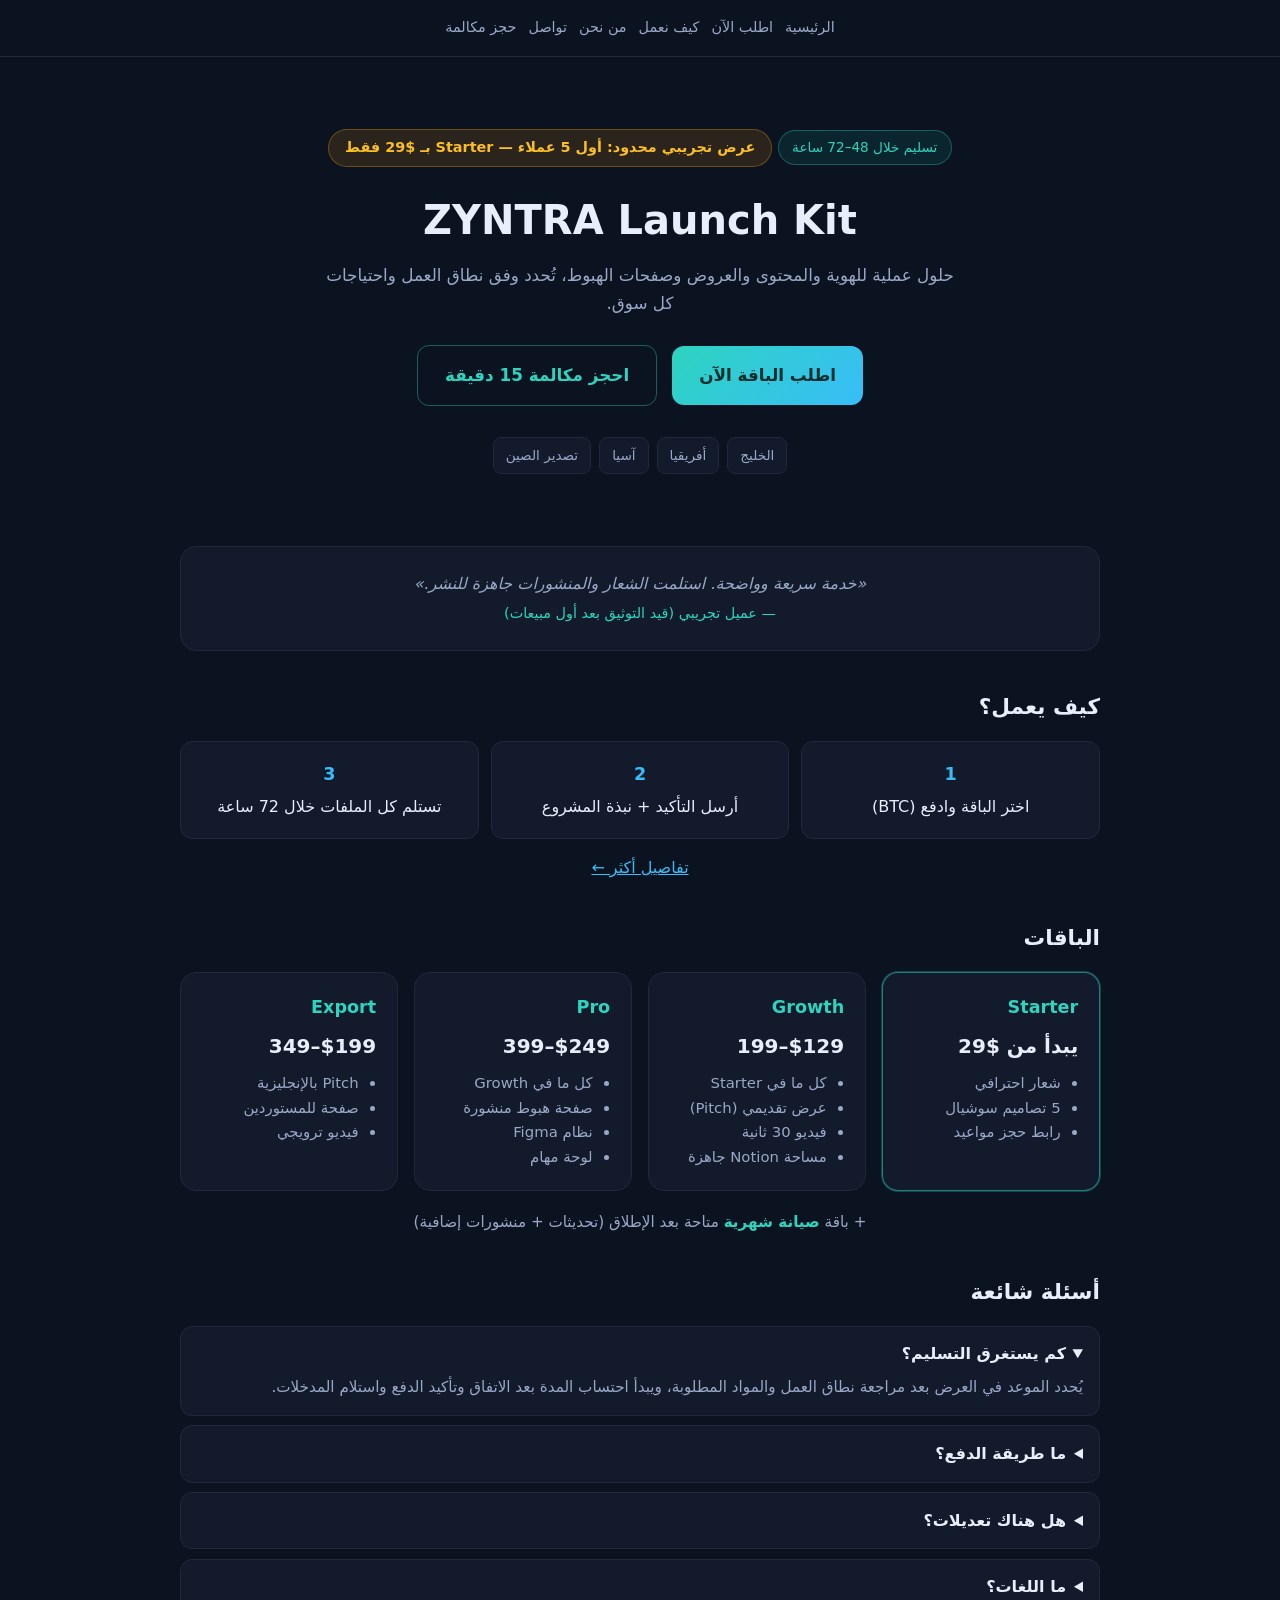
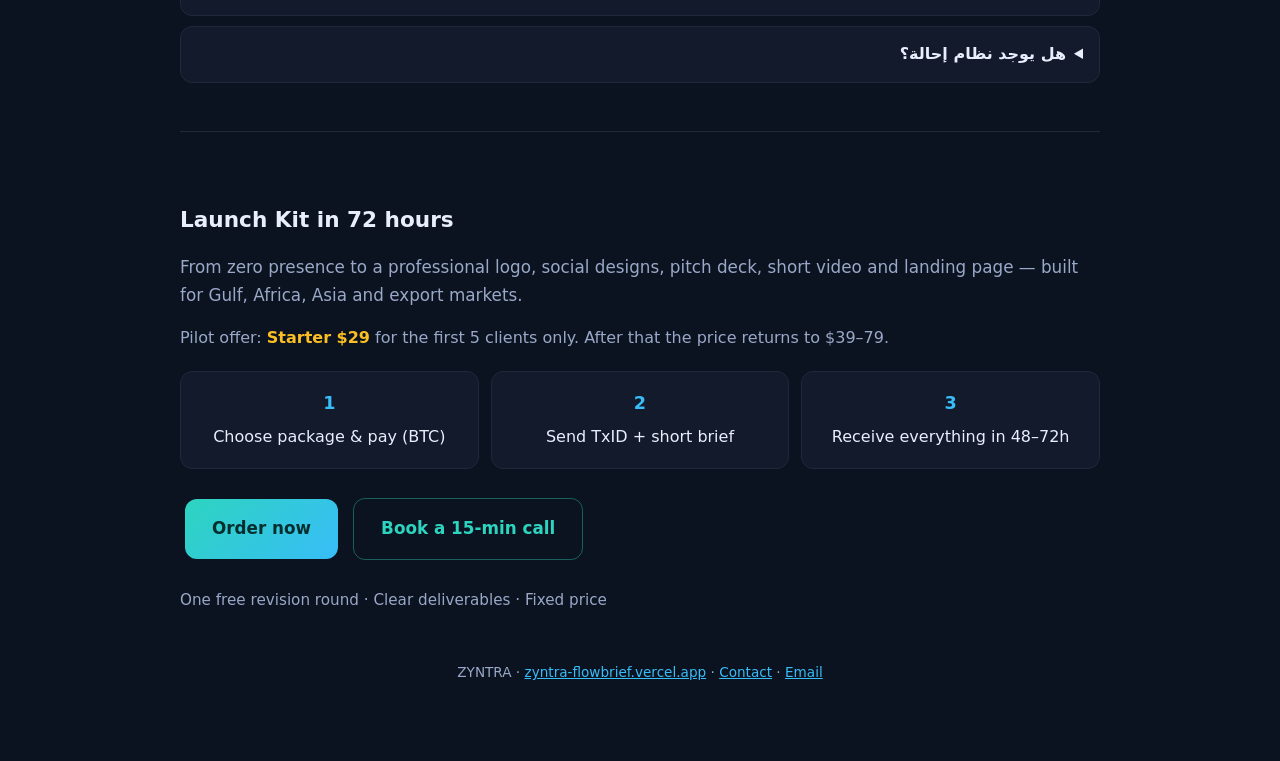
==== commit c3d7f05e: "fix: remove unverified sales claims and misleading urgency" ====
--- a/index.html
+++ b/index.html
@@ -4,7 +4,7 @@
 <meta charset="UTF-8" />
 <meta name="viewport" content="width=device-width, initial-scale=1" />
 <title>ZYNTRA Launch Kit — باقة الإطلاق خلال 72 ساعة</title>
-<meta name="description" content="شعار + منشورات + عرض + فيديو خلال 72 ساعة. الخليج · أفريقيا · آسيا · تصدير. تجريبي $29 لأول 5." />
+<meta name="description" content="خدمات إطلاق العلامات التجارية والمحتوى وصفحات الهبوط للشركات ورواد الأعمال حول العالم." />
 <meta property="og:title" content="ZYNTRA Launch Kit — 72 ساعة" />
 <meta property="og:description" content="Professional launch pack in 72 hours — Gulf, Africa, Asia, Export. Pilot $29." />
 <meta property="og:url" content="https://zyntra-flowbrief.vercel.app" />
@@ -61,10 +61,10 @@
 <div class="badge">تسليم خلال 48–72 ساعة</div>
 <div class="pilot">عرض تجريبي محدود: أول 5 عملاء — Starter بـ $29 فقط</div>
 <h1>ZYNTRA Launch Kit</h1>
-<p class="sub">من صفر حضور إلى شعار + منشورات + عرض + فيديو وصفحة — للخليج وأفريقيا وآسيا وباقات التصدير.</p>
+<p class="sub">حلول عملية للهوية والمحتوى والعروض وصفحات الهبوط، تُحدد وفق نطاق العمل واحتياجات كل سوق.</p>
 <a class="cta" href="/order.html">اطلب الباقة الآن</a>
 <a class="cta secondary" href="https://calendly.com/zyntrabusinesszyntraal/30min" target="_blank" rel="noopener">احجز مكالمة 15 دقيقة</a>
-<div class="urgency">المقاعد التجريبية المتبقية: <strong>5 من 5</strong> — بعد انتهائها يعود السعر إلى $39–79</div>
+
 <div class="markets"><span>الخليج</span><span>أفريقيا</span><span>آسيا</span><span>تصدير الصين</span></div>
 </header>
 
@@ -85,7 +85,7 @@
 <div class="grid">
 <div class="card featured">
 <h3>Starter</h3>
-<div class="price">$29 <small style="color:var(--muted);font-weight:500">تجريبي</small></div>
+<div class="price">يبدأ من $29</div>
 <ul>
 <li>شعار احترافي</li>
 <li>5 تصاميم سوشيال</li>
@@ -129,8 +129,8 @@
 
 <h2>أسئلة شائعة</h2>
 <div class="faq">
-<details open><summary>كم يستغرق التسليم؟</summary><p>48 إلى 72 ساعة بعد تأكيد الدفع وإرسال النبذة.</p></details>
-<details><summary>ما طريقة الدفع؟</summary><p>Bitcoin (BTC) فقط حالياً. بعد التحويل ترسل TxID على البريد.</p></details>
+<details open><summary>كم يستغرق التسليم؟</summary><p>يُحدد الموعد في العرض بعد مراجعة نطاق العمل والمواد المطلوبة، ويبدأ احتساب المدة بعد الاتفاق وتأكيد الدفع واستلام المدخلات.</p></details>
+<details><summary>ما طريقة الدفع؟</summary><p>تُعرض طرق الدفع المتاحة بعد تأكيد الطلب، وفق بلد العميل ومزود الدفع المعتمد. لا تحوّل أموالًا قبل استلام تعليمات دفع مؤكدة.</p></details>
 <details><summary>هل هناك تعديلات؟</summary><p>جولة واحدة مجانية خلال 7 أيام من التسليم.</p></details>
 <details><summary>ما اللغات؟</summary><p>العربية والإنجليزية. الفرنسية عند الطلب.</p></details>
 <details><summary>هل يوجد نظام إحالة؟</summary><p>نعم — أحضر عميلًا واحصل على خصم على طلبك القادم. التفاصيل في صفحة التواصل.</p></details>
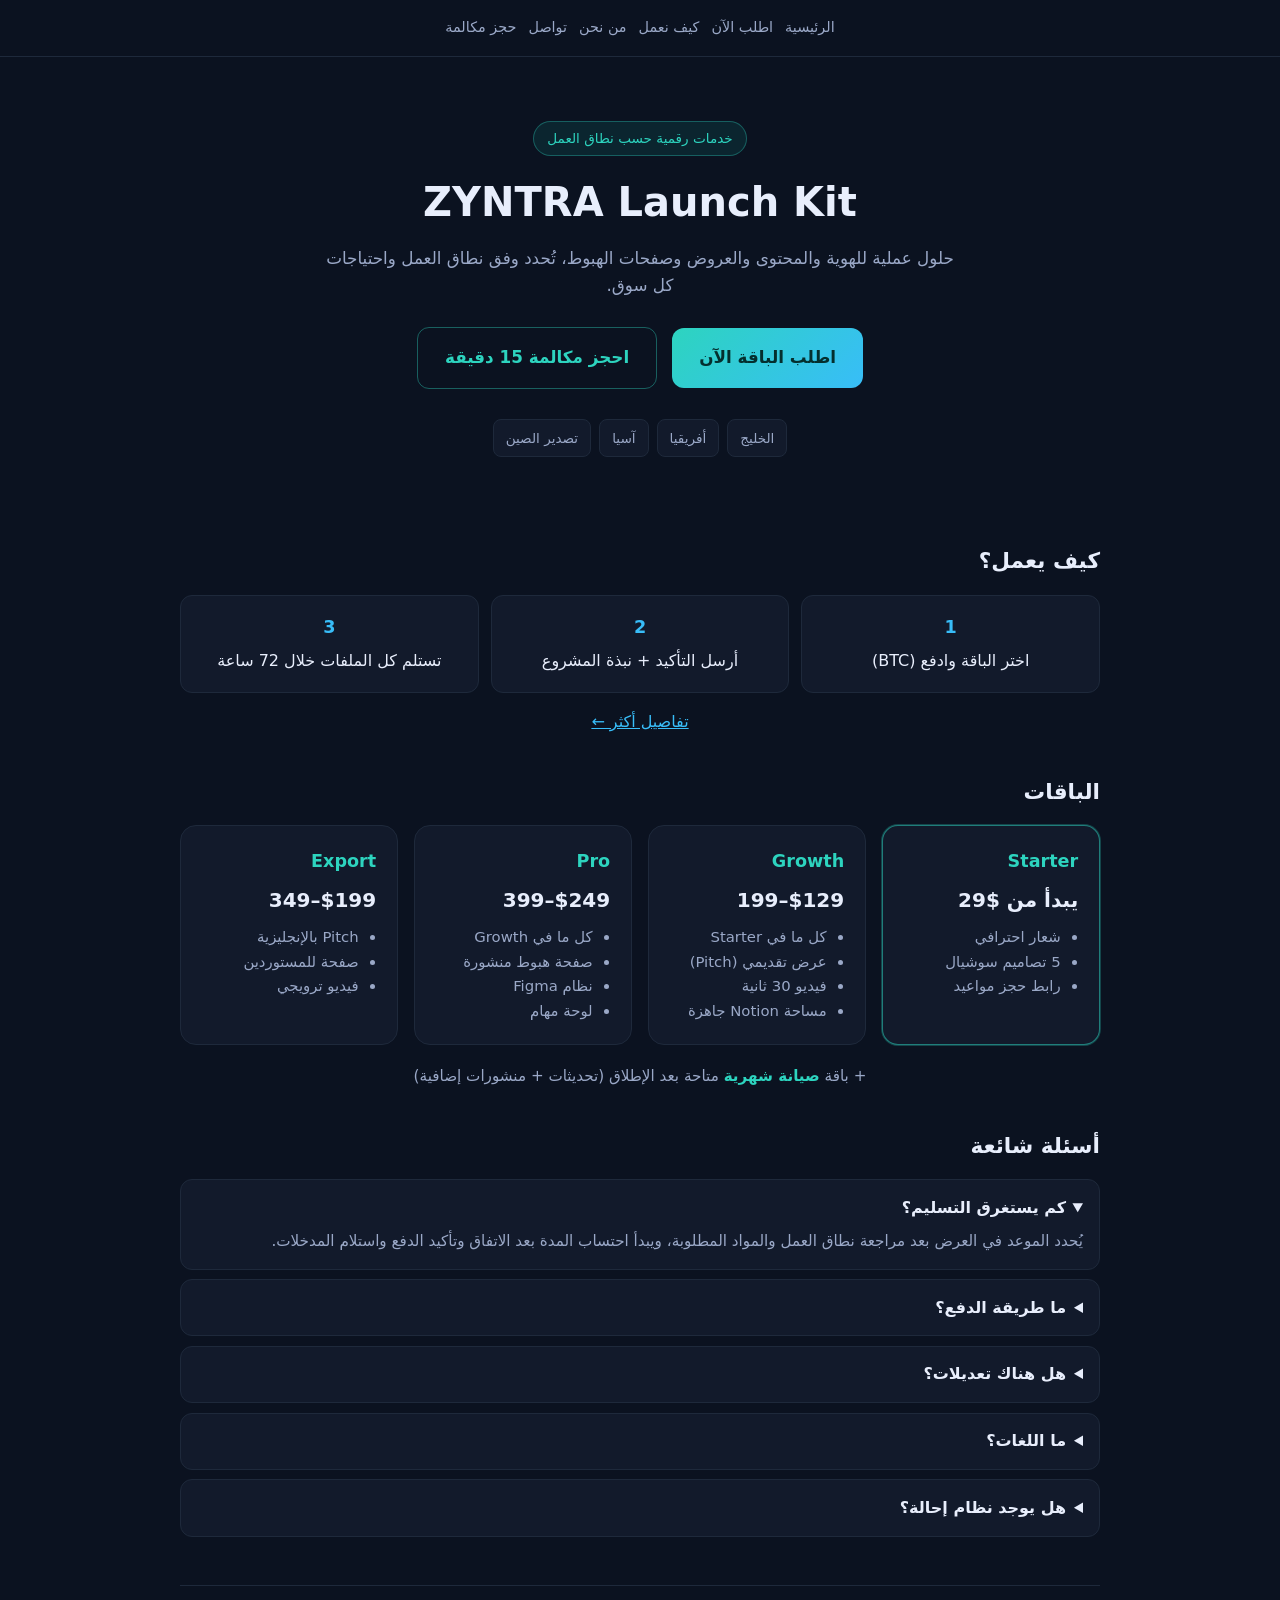
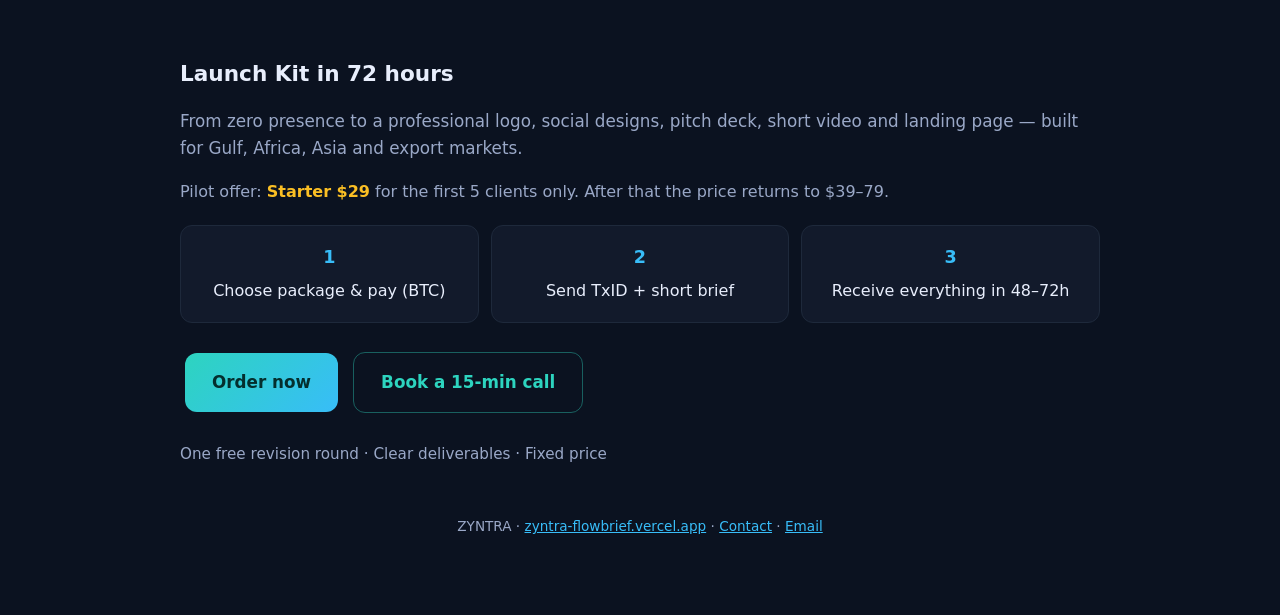
==== commit ef31bf54: "fix: remove unverified turnaround and pilot claims" ====
--- a/index.html
+++ b/index.html
@@ -5,8 +5,8 @@
 <meta name="viewport" content="width=device-width, initial-scale=1" />
 <title>ZYNTRA Launch Kit — باقة الإطلاق خلال 72 ساعة</title>
 <meta name="description" content="خدمات إطلاق العلامات التجارية والمحتوى وصفحات الهبوط للشركات ورواد الأعمال حول العالم." />
-<meta property="og:title" content="ZYNTRA Launch Kit — 72 ساعة" />
-<meta property="og:description" content="Professional launch pack in 72 hours — Gulf, Africa, Asia, Export. Pilot $29." />
+<meta property="og:title" content="ZYNTRA Launch Kit — خدمات رقمية للشركات" />
+<meta property="og:description" content="Brand identity, content and landing-page services scoped to your business needs." />
 <meta property="og:url" content="https://zyntra-flowbrief.vercel.app" />
 <link rel="canonical" href="https://zyntra-flowbrief.vercel.app/" />
 <style>
@@ -58,8 +58,7 @@
 </nav>
 <div class="wrap">
 <header>
-<div class="badge">تسليم خلال 48–72 ساعة</div>
-<div class="pilot">عرض تجريبي محدود: أول 5 عملاء — Starter بـ $29 فقط</div>
+<div class="badge">خدمات رقمية حسب نطاق العمل</div>
 <h1>ZYNTRA Launch Kit</h1>
 <p class="sub">حلول عملية للهوية والمحتوى والعروض وصفحات الهبوط، تُحدد وفق نطاق العمل واحتياجات كل سوق.</p>
 <a class="cta" href="/order.html">اطلب الباقة الآن</a>
@@ -68,10 +67,7 @@
 <div class="markets"><span>الخليج</span><span>أفريقيا</span><span>آسيا</span><span>تصدير الصين</span></div>
 </header>
 
-<div class="proof">
-<p>«خدمة سريعة وواضحة. استلمت الشعار والمنشورات جاهزة للنشر.»</p>
-<p class="who">— عميل تجريبي (قيد التوثيق بعد أول مبيعات)</p>
-</div>
+
 
 <h2>كيف يعمل؟</h2>
 <div class="steps">
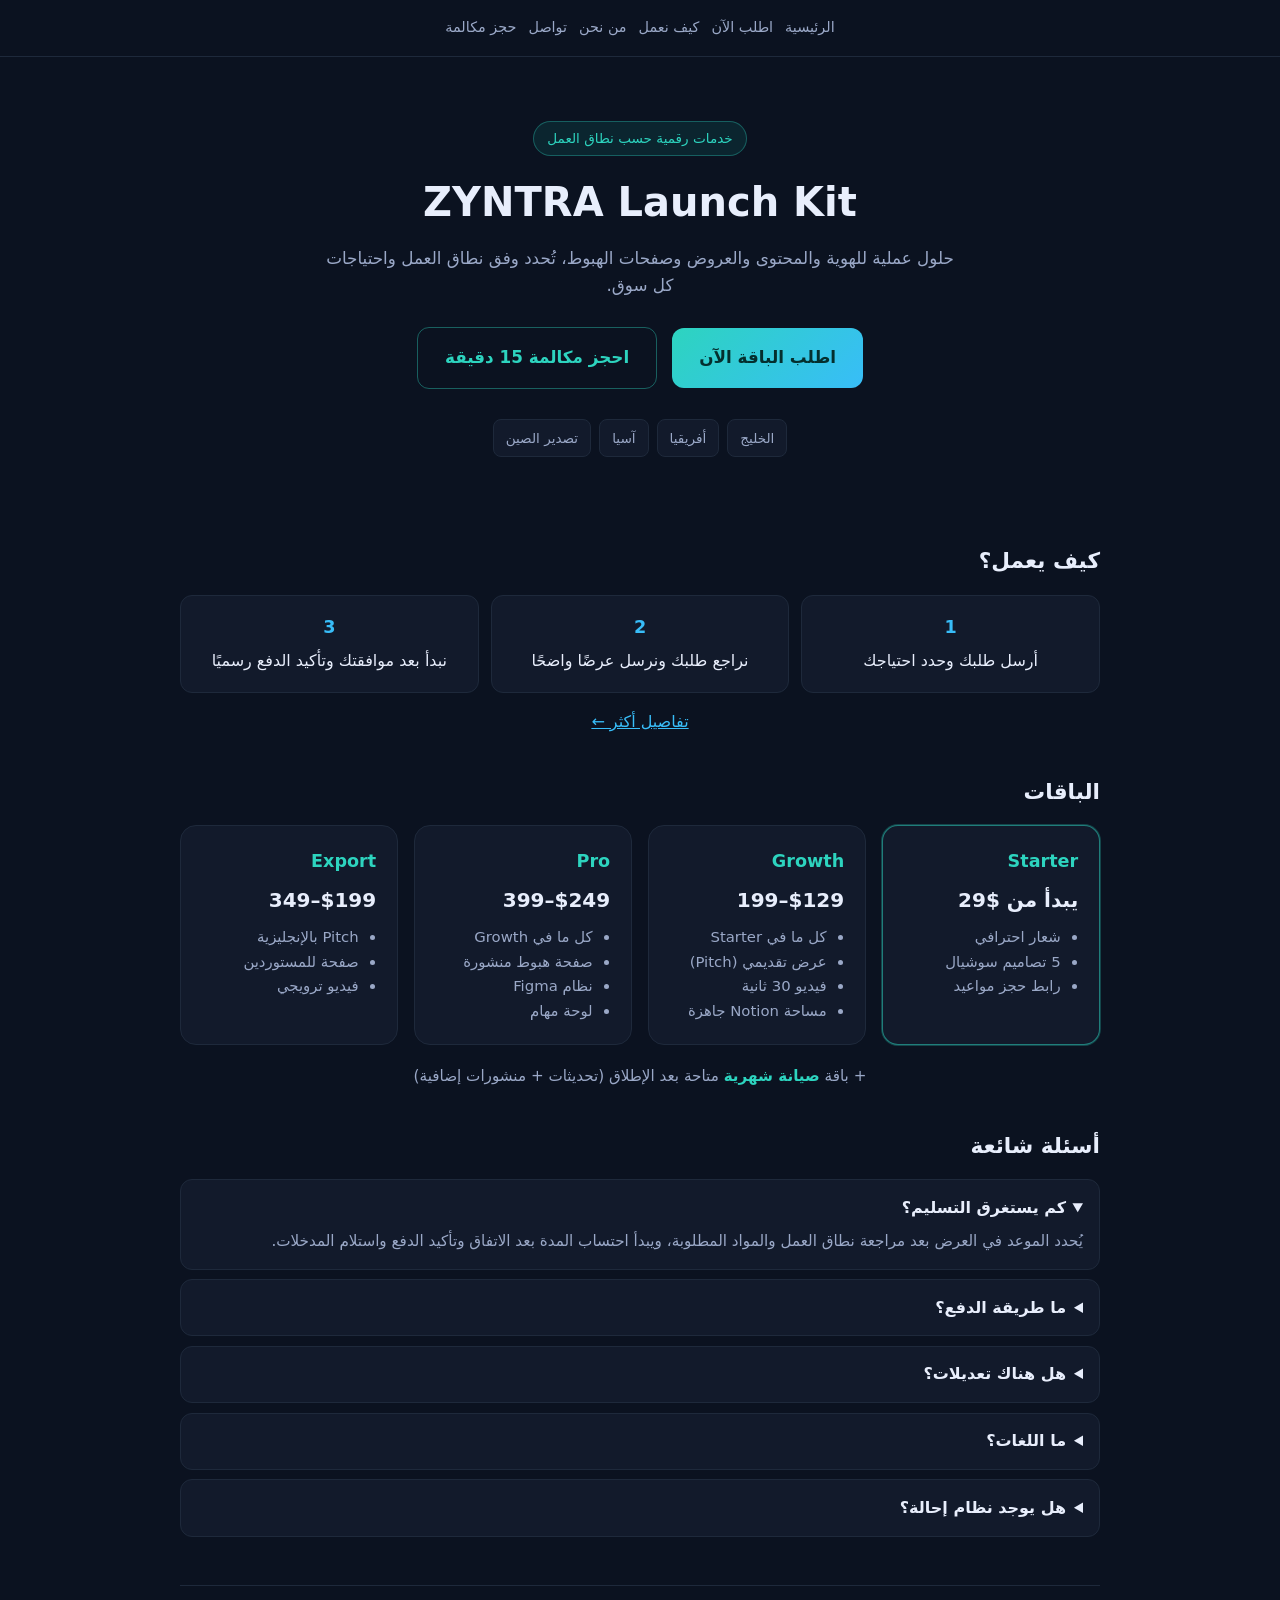
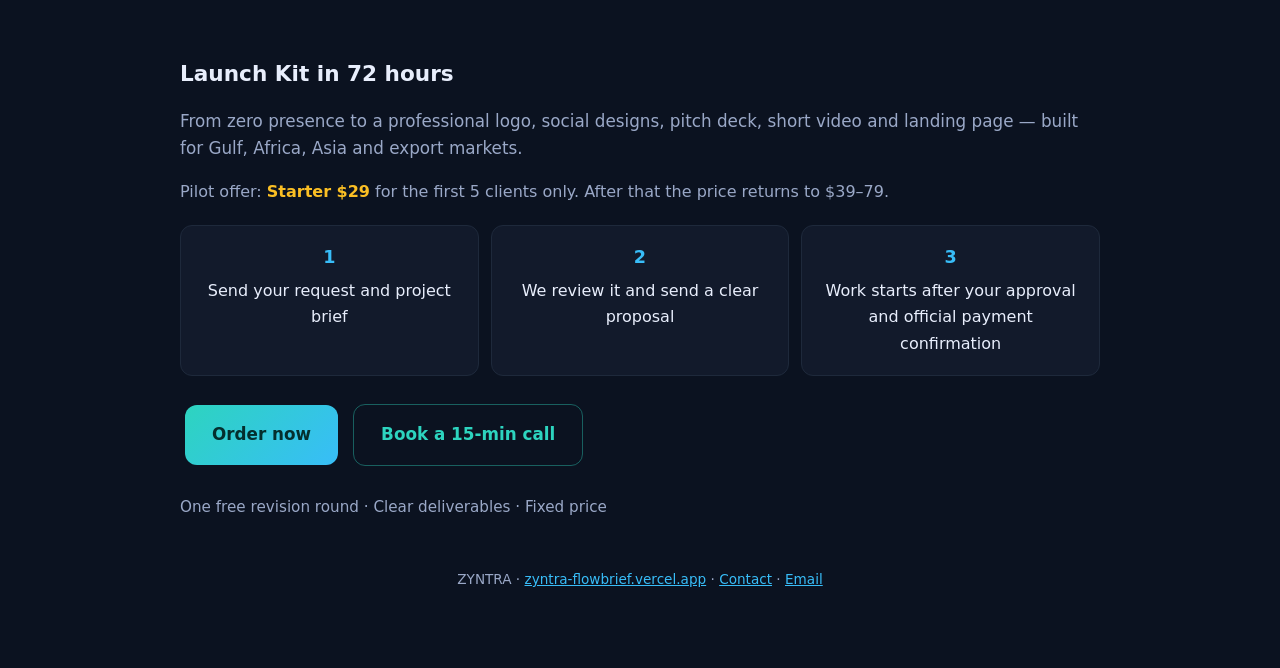
==== commit 4e7e4cc2: "Clarify request-first process on homepage" ====
--- a/index.html
+++ b/index.html
@@ -71,9 +71,9 @@
 
 <h2>كيف يعمل؟</h2>
 <div class="steps">
-<div class="step"><b>1</b>اختر الباقة وادفع (BTC)</div>
-<div class="step"><b>2</b>أرسل التأكيد + نبذة المشروع</div>
-<div class="step"><b>3</b>تستلم كل الملفات خلال 72 ساعة</div>
+<div class="step"><b>1</b>أرسل طلبك وحدد احتياجك</div>
+<div class="step"><b>2</b>نراجع طلبك ونرسل عرضًا واضحًا</div>
+<div class="step"><b>3</b>نبدأ بعد موافقتك وتأكيد الدفع رسميًا</div>
 </div>
 <p style="text-align:center;margin-top:1rem"><a href="/how.html" style="color:var(--accent2)">تفاصيل أكثر ←</a></p>
 
@@ -137,9 +137,9 @@
 <p class="sub" style="margin:0 0 1rem;max-width:none">From zero presence to a professional logo, social designs, pitch deck, short video and landing page — built for Gulf, Africa, Asia and export markets.</p>
 <p style="color:var(--muted);margin-bottom:1.2rem">Pilot offer: <strong style="color:var(--warn)">Starter $29</strong> for the first 5 clients only. After that the price returns to $39–79.</p>
 <div class="steps" style="margin-bottom:1.5rem">
-<div class="step"><b>1</b>Choose package & pay (BTC)</div>
-<div class="step"><b>2</b>Send TxID + short brief</div>
-<div class="step"><b>3</b>Receive everything in 48–72h</div>
+<div class="step"><b>1</b>Send your request and project brief</div>
+<div class="step"><b>2</b>We review it and send a clear proposal</div>
+<div class="step"><b>3</b>Work starts after your approval and official payment confirmation</div>
 </div>
 <a class="cta" href="/order.html">Order now</a>
 <a class="cta secondary" href="https://calendly.com/zyntrabusinesszyntraal/30min" target="_blank" rel="noopener">Book a 15-min call</a>
